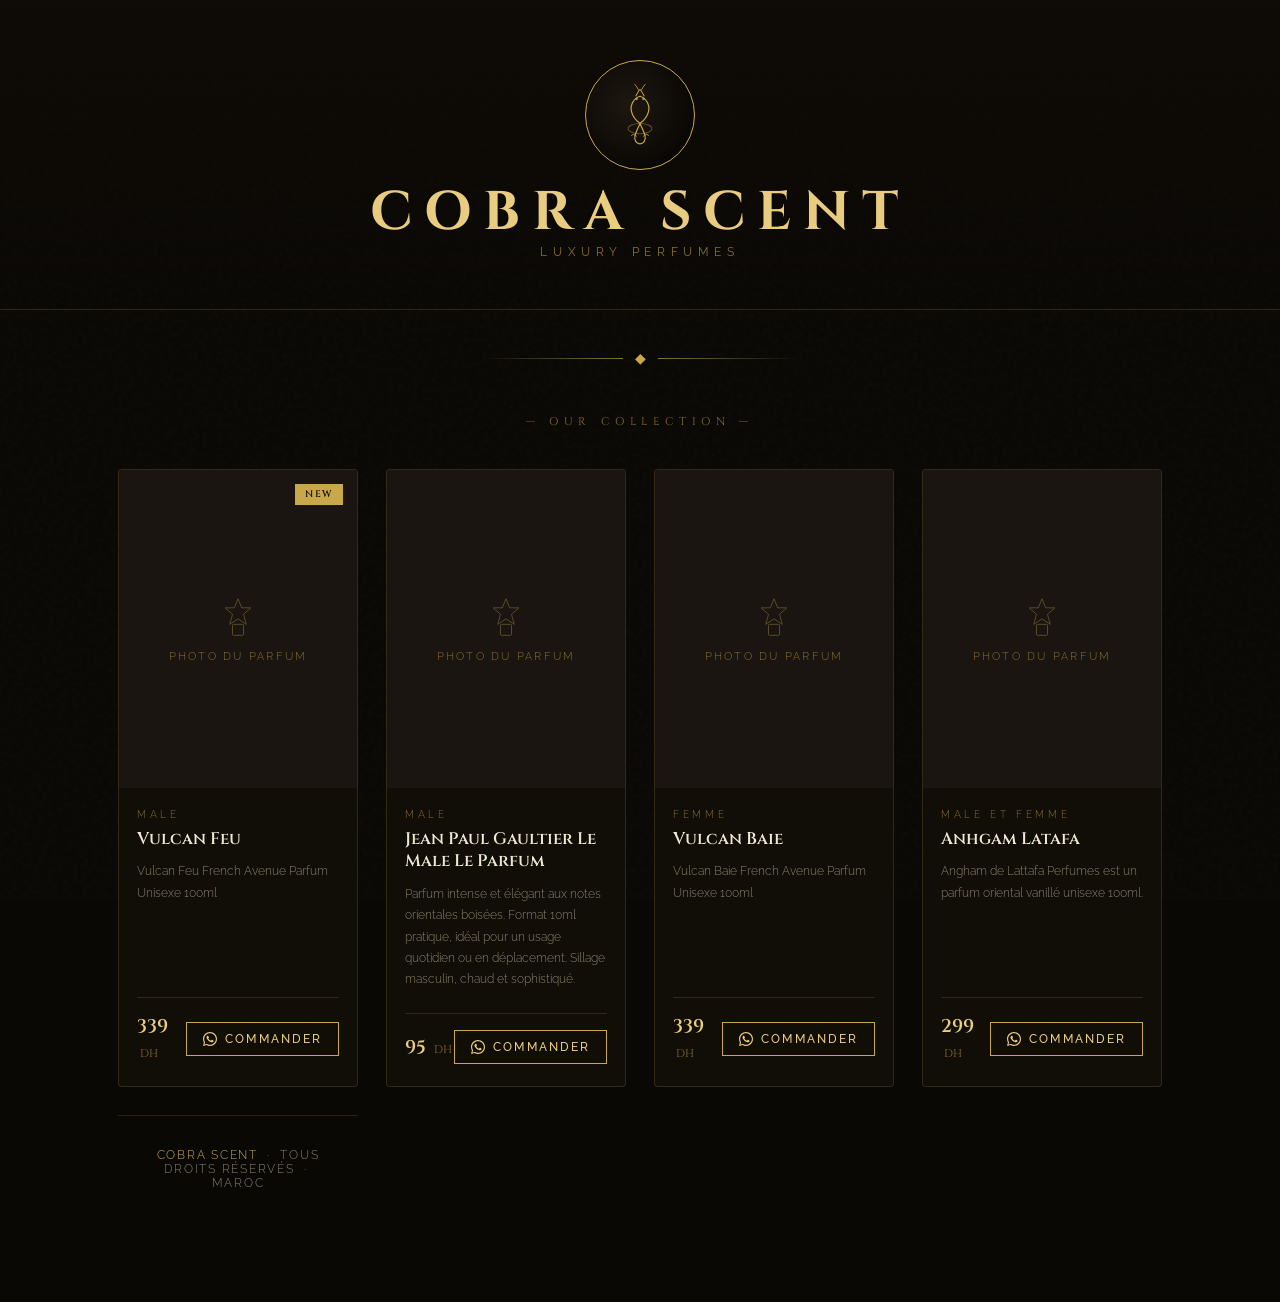
==== index.html @ dfcacd5e "Add files via upload" ====
<!DOCTYPE html>
<html lang="en">

<head>
    <meta charset="UTF-8">
    <meta name="viewport" content="width=device-width, initial-scale=1.0">
    <title>Cobra Scent – Luxury Perfumes</title>
    <link
        href="https://fonts.googleapis.com/css2?family=Cinzel:wght@400;600;700&family=Raleway:wght@300;400;500&display=swap"
        rel="stylesheet">
    <style>
        *,
        *::before,
        *::after {
            box-sizing: border-box;
            margin: 0;
            padding: 0;
        }

        :root {
            --gold: #C9A84C;
            --gold-light: #E8CC80;
            --gold-dim: #8A6F30;
            --bg: #0A0805;
            --bg2: #110E08;
            --bg3: #1A1510;
            --text: #F0E8D5;
            --text-muted: #8A7F6A;
            --border: rgba(201, 168, 76, 0.18);
        }

        html {
            scroll-behavior: smooth;
        }

        body {
            background: var(--bg);
            color: var(--text);
            font-family: 'Raleway', sans-serif;
            font-weight: 300;
            min-height: 100vh;
            overflow-x: hidden;
        }

        /* ── Grain overlay ── */
        body::before {
            content: '';
            position: fixed;
            inset: 0;
            background-image: url("data:image/svg+xml,%3Csvg viewBox='0 0 200 200' xmlns='http://www.w3.org/2000/svg'%3E%3Cfilter id='n'%3E%3CfeTurbulence type='fractalNoise' baseFrequency='0.9' numOctaves='4' stitchTiles='stitch'/%3E%3C/filter%3E%3Crect width='100%25' height='100%25' filter='url(%23n)' opacity='0.04'/%3E%3C/svg%3E");
            pointer-events: none;
            z-index: 0;
            opacity: 0.6;
        }

        /* ── Hero / Header ── */
        header {
            position: relative;
            z-index: 1;
            text-align: center;
            padding: 60px 20px 50px;
            border-bottom: 1px solid var(--border);
            background: linear-gradient(180deg, #0f0b06 0%, transparent 100%);
        }

        .logo-wrap {
            display: inline-flex;
            flex-direction: column;
            align-items: center;
            gap: 16px;
            animation: fadeDown 0.9s ease both;
        }

        .logo-img-box {
            width: 110px;
            height: 110px;
            border-radius: 50%;
            border: 1.5px solid var(--gold);
            display: flex;
            align-items: center;
            justify-content: center;
            background: radial-gradient(circle at 40% 40%, #1e1710 0%, #0a0805 70%);
            overflow: hidden;
            position: relative;
        }

        .logo-img-box img {
            width: 100%;
            height: 100%;
            object-fit: cover;
            border-radius: 50%;
            display: none;
        }

        .logo-img-box img.loaded {
            display: block;
        }

        /* Default SVG cobra shown when no image */
        .cobra-svg {
            width: 68px;
            height: 68px;
        }

        .logo-ring {
            position: absolute;
            inset: -6px;
            border-radius: 50%;
            border: 1px solid rgba(201, 168, 76, 0.25);
            animation: pulse-ring 3s ease-in-out infinite;
        }

        @keyframes pulse-ring {

            0%,
            100% {
                transform: scale(1);
                opacity: 0.5;
            }

            50% {
                transform: scale(1.06);
                opacity: 1;
            }
        }

        .brand-name {
            font-family: 'Cinzel', serif;
            font-size: clamp(2rem, 6vw, 3.4rem);
            font-weight: 700;
            letter-spacing: 0.22em;
            color: var(--gold-light);
            text-transform: uppercase;
            line-height: 1;
        }

        .brand-sub {
            font-family: 'Raleway', sans-serif;
            font-size: 0.78rem;
            font-weight: 400;
            letter-spacing: 0.45em;
            color: var(--gold-dim);
            text-transform: uppercase;
            margin-top: 4px;
        }

        /* ── Decorative divider ── */
        .divider {
            display: flex;
            align-items: center;
            justify-content: center;
            gap: 12px;
            margin: 40px auto 48px;
            max-width: 320px;
            position: relative;
            z-index: 1;
            animation: fadeUp 1s ease 0.3s both;
        }

        .divider span {
            flex: 1;
            height: 1px;
            background: linear-gradient(90deg, transparent, var(--gold-dim));
        }

        .divider span:last-child {
            background: linear-gradient(270deg, transparent, var(--gold-dim));
        }

        .divider-icon {
            color: var(--gold);
            font-size: 14px;
        }

        /* ── Products Section ── */
        .section-title {
            text-align: center;
            font-family: 'Cinzel', serif;
            font-size: 0.7rem;
            letter-spacing: 0.5em;
            color: var(--gold-dim);
            text-transform: uppercase;
            margin-bottom: 40px;
            position: relative;
            z-index: 1;
            animation: fadeUp 1s ease 0.5s both;
        }

        .products-grid {
            position: relative;
            z-index: 1;
            display: grid;
            grid-template-columns: repeat(auto-fill, minmax(240px, 1fr));
            gap: 28px;
            max-width: 1100px;
            margin: 0 auto;
            padding: 0 28px 80px;
        }

        /* ── Card ── */
        .card {
            background: var(--bg2);
            border: 1px solid var(--border);
            border-radius: 4px;
            overflow: hidden;
            display: flex;
            flex-direction: column;
            position: relative;
            transition: transform 0.35s ease, border-color 0.35s ease, box-shadow 0.35s ease;
            animation: fadeUp 0.8s ease both;
        }

        .card:hover {
            transform: translateY(-6px);
            border-color: rgba(201, 168, 76, 0.5);
            box-shadow: 0 20px 50px rgba(0, 0, 0, 0.5), 0 0 30px rgba(201, 168, 76, 0.06);
        }

        .card:nth-child(1) {
            animation-delay: 0.1s;
        }

        .card:nth-child(2) {
            animation-delay: 0.2s;
        }

        .card:nth-child(3) {
            animation-delay: 0.3s;
        }

        .card:nth-child(4) {
            animation-delay: 0.4s;
        }

        .card:nth-child(5) {
            animation-delay: 0.5s;
        }

        .card:nth-child(6) {
            animation-delay: 0.6s;
        }

        .card-img-wrap {
            position: relative;
            width: 100%;
            aspect-ratio: 3/4;
            background: var(--bg3);
            overflow: hidden;
        }

        .card-img-wrap img {
            width: 100%;
            height: 100%;
            object-fit: cover;
            transition: transform 0.5s ease;
            display: block;
        }

        .card:hover .card-img-wrap img {
            transform: scale(1.04);
        }

        .card-img-placeholder {
            width: 100%;
            height: 100%;
            display: flex;
            flex-direction: column;
            align-items: center;
            justify-content: center;
            gap: 10px;
            color: var(--gold-dim);
            font-size: 0.7rem;
            letter-spacing: 0.2em;
            text-transform: uppercase;
        }

        .card-img-placeholder svg {
            width: 44px;
            height: 44px;
            opacity: 0.4;
        }

        .badge-new {
            position: absolute;
            top: 14px;
            right: 14px;
            background: var(--gold);
            color: #1a1208;
            font-family: 'Cinzel', serif;
            font-size: 0.6rem;
            font-weight: 600;
            letter-spacing: 0.18em;
            padding: 4px 10px;
            text-transform: uppercase;
        }

        .card-body {
            padding: 20px 18px 22px;
            display: flex;
            flex-direction: column;
            flex: 1;
            gap: 6px;
        }

        .card-category {
            font-size: 0.65rem;
            letter-spacing: 0.35em;
            color: var(--gold-dim);
            text-transform: uppercase;
        }

        .card-name {
            font-family: 'Cinzel', serif;
            font-size: 1.05rem;
            font-weight: 600;
            color: var(--text);
            line-height: 1.35;
            margin-top: 2px;
        }

        .card-desc {
            font-size: 0.78rem;
            color: var(--text-muted);
            line-height: 1.7;
            margin-top: 4px;
            flex: 1;
        }

        .card-footer {
            display: flex;
            align-items: center;
            justify-content: space-between;
            margin-top: 18px;
            padding-top: 16px;
            border-top: 1px solid var(--border);
        }

        .price {
            font-family: 'Cinzel', serif;
            font-size: 1.15rem;
            font-weight: 600;
            color: var(--gold-light);
        }

        .price span {
            font-size: 0.7rem;
            font-weight: 400;
            color: var(--gold-dim);
            margin-left: 3px;
        }

        .btn-buy {
            display: inline-flex;
            align-items: center;
            gap: 8px;
            background: transparent;
            border: 1px solid var(--gold);
            color: var(--gold-light);
            font-family: 'Raleway', sans-serif;
            font-size: 0.72rem;
            font-weight: 500;
            letter-spacing: 0.18em;
            text-transform: uppercase;
            padding: 9px 16px;
            cursor: pointer;
            text-decoration: none;
            transition: background 0.25s, color 0.25s;
        }

        .btn-buy:hover {
            background: var(--gold);
            color: #0a0805;
        }

        .btn-buy svg {
            width: 14px;
            height: 14px;
            flex-shrink: 0;
        }

        /* ── Footer ── */
        footer {
            position: relative;
            z-index: 1;
            text-align: center;
            padding: 32px 20px;
            border-top: 1px solid var(--border);
            font-size: 0.72rem;
            letter-spacing: 0.15em;
            color: var(--text-muted);
            text-transform: uppercase;
        }

        footer .gold {
            color: var(--gold);
        }

        /* ── Animations ── */
        @keyframes fadeDown {
            from {
                opacity: 0;
                transform: translateY(-20px);
            }

            to {
                opacity: 1;
                transform: translateY(0);
            }
        }

        @keyframes fadeUp {
            from {
                opacity: 0;
                transform: translateY(24px);
            }

            to {
                opacity: 1;
                transform: translateY(0);
            }
        }
    </style>
</head>

<body>

    <header>
        <div class="logo-wrap">
            <div class="logo-img-box" id="logoBox">

                <img id="logoImg" src="https://i.ibb.co/BKj7B0CY/cobra.jpg" alt="Cobra Scent Logo"
                    onerror="this.style.display='none'">
                <div class="logo-ring"></div>

                <svg class="cobra-svg" id="cobraFallback" viewBox="0 0 80 80" fill="none"
                    xmlns="http://www.w3.org/2000/svg">
                    <ellipse cx="40" cy="56" rx="14" ry="6" fill="none" stroke="#C9A84C" stroke-width="1.2"
                        opacity="0.4" />
                    <path d="M40 50 C40 50 32 44 30 36 C28 28 33 20 40 18 C47 20 52 28 50 36 C48 44 40 50 40 50Z"
                        fill="none" stroke="#C9A84C" stroke-width="1.4" />
                    <path d="M35 18 Q38 12 40 10 Q42 12 45 18" fill="none" stroke="#C9A84C" stroke-width="1.2" />
                    <path d="M38 10 Q36 6 34 4" stroke="#C9A84C" stroke-width="1" stroke-linecap="round" />
                    <path d="M42 10 Q44 6 46 4" stroke="#C9A84C" stroke-width="1" stroke-linecap="round" />
                    <circle cx="36" cy="21" r="1.5" fill="#C9A84C" opacity="0.8" />
                    <circle cx="44" cy="21" r="1.5" fill="#C9A84C" opacity="0.8" />
                    <path d="M40 50 C38 55 35 60 34 65 C33 70 36 74 40 74 C44 74 47 70 46 65 C45 60 42 55 40 50Z"
                        fill="none" stroke="#C9A84C" stroke-width="1.4" />
                    <path d="M36 65 C34 63 32 62 30 64" stroke="#C9A84C" stroke-width="1" stroke-linecap="round" />
                    <path d="M44 65 C46 63 48 62 50 64" stroke="#C9A84C" stroke-width="1" stroke-linecap="round" />
                </svg>
            </div>
            <div>
                <div class="brand-name">Cobra Scent</div>
                <div class="brand-sub">Luxury Perfumes</div>
            </div>
        </div>
    </header>

    <div class="divider">
        <span></span>
        <div class="divider-icon">◆</div>
        <span></span>
    </div>

    <p class="section-title">— Our Collection —</p>

    <div class="products-grid">

        <div class="card">
            <div class="card-img-wrap">
                <img src="https://i.ibb.co/bjvSDKmp/vulcan.jpg" alt="Black Venom"
                    onerror="this.style.display='none';this.nextElementSibling.style.display='flex'">
                <div class="card-img-placeholder" style="display:none">
                    <svg viewBox="0 0 48 48" fill="none">
                        <path d="M24 4 L28 14 L38 14 L30 21 L33 32 L24 26 L15 32 L18 21 L10 14 L20 14Z" stroke="#C9A84C"
                            stroke-width="1" />
                        <rect x="18" y="32" width="12" height="12" rx="1" stroke="#C9A84C" stroke-width="1" />
                    </svg>
                    Photo du parfum
                </div>
                <div class="badge-new">New</div>
            </div>
            <div class="card-body">
                <div class="card-category">Male</div>
                <div class="card-name">Vulcan Feu</div>
                <div class="card-desc">Vulcan Feu French Avenue Parfum Unisexe 100ml</div>
                <div class="card-footer">
                    <div class="price">339 <span>DH</span></div>
                    <a class="btn-buy" href="https://wa.me/212682323165" target="_blank">
                        <svg viewBox="0 0 24 24" fill="currentColor">
                            <path
                                d="M17.472 14.382c-.297-.149-1.758-.867-2.03-.967-.273-.099-.471-.148-.67.15-.197.297-.767.966-.94 1.164-.173.199-.347.223-.644.075-.297-.15-1.255-.463-2.39-1.475-.883-.788-1.48-1.761-1.653-2.059-.173-.297-.018-.458.13-.606.134-.133.298-.347.446-.52.149-.174.198-.298.298-.497.099-.198.05-.371-.025-.52-.075-.149-.669-1.612-.916-2.207-.242-.579-.487-.5-.669-.51-.173-.008-.371-.01-.57-.01-.198 0-.52.074-.792.372-.272.297-1.04 1.016-1.04 2.479 0 1.462 1.065 2.875 1.213 3.074.149.198 2.096 3.2 5.077 4.487.709.306 1.262.489 1.694.625.712.227 1.36.195 1.871.118.571-.085 1.758-.719 2.006-1.413.248-.694.248-1.289.173-1.413-.074-.124-.272-.198-.57-.347z" />
                            <path
                                d="M12 0C5.373 0 0 5.373 0 12c0 2.123.554 4.118 1.528 5.855L.057 23.882l6.18-1.621A11.947 11.947 0 0012 24c6.627 0 12-5.373 12-12S18.627 0 12 0zm0 22c-1.893 0-3.668-.513-5.195-1.408l-.373-.221-3.868 1.015 1.034-3.765-.243-.387A9.955 9.955 0 012 12C2 6.477 6.477 2 12 2s10 4.477 10 10-4.477 10-10 10z" />
                        </svg>
                        Commander
                    </a>
                </div>
            </div>
        </div>

        <div class="card">
            <div class="card-img-wrap">
                <img src="https://i.ibb.co/JWLd45vP/male.jpg" alt="Desert King"
                    onerror="this.style.display='none';this.nextElementSibling.style.display='flex'">
                <div class="card-img-placeholder" style="display:none">
                    <svg viewBox="0 0 48 48" fill="none">
                        <path d="M24 4 L28 14 L38 14 L30 21 L33 32 L24 26 L15 32 L18 21 L10 14 L20 14Z" stroke="#C9A84C"
                            stroke-width="1" />
                        <rect x="18" y="32" width="12" height="12" rx="1" stroke="#C9A84C" stroke-width="1" />
                    </svg>
                    Photo du parfum
                </div>
            </div>
            <div class="card-body">
                <div class="card-category">Male</div>
                <div class="card-name">Jean Paul Gaultier Le Male Le Parfum</div>
                <div class="card-desc">Parfum intense et élégant aux notes orientales boisées. Format 10ml pratique,
                    idéal pour un usage quotidien ou en déplacement. Sillage masculin, chaud et sophistiqué.</div>
                <div class="card-footer">
                    <div class="price">95 <span>DH</span></div>
                    <a class="btn-buy" href="https://wa.me/212682323165" target="_blank">
                        <svg viewBox="0 0 24 24" fill="currentColor">
                            <path
                                d="M17.472 14.382c-.297-.149-1.758-.867-2.03-.967-.273-.099-.471-.148-.67.15-.197.297-.767.966-.94 1.164-.173.199-.347.223-.644.075-.297-.15-1.255-.463-2.39-1.475-.883-.788-1.48-1.761-1.653-2.059-.173-.297-.018-.458.13-.606.134-.133.298-.347.446-.52.149-.174.198-.298.298-.497.099-.198.05-.371-.025-.52-.075-.149-.669-1.612-.916-2.207-.242-.579-.487-.5-.669-.51-.173-.008-.371-.01-.57-.01-.198 0-.52.074-.792.372-.272.297-1.04 1.016-1.04 2.479 0 1.462 1.065 2.875 1.213 3.074.149.198 2.096 3.2 5.077 4.487.709.306 1.262.489 1.694.625.712.227 1.36.195 1.871.118.571-.085 1.758-.719 2.006-1.413.248-.694.248-1.289.173-1.413-.074-.124-.272-.198-.57-.347z" />
                            <path
                                d="M12 0C5.373 0 0 5.373 0 12c0 2.123.554 4.118 1.528 5.855L.057 23.882l6.18-1.621A11.947 11.947 0 0012 24c6.627 0 12-5.373 12-12S18.627 0 12 0zm0 22c-1.893 0-3.668-.513-5.195-1.408l-.373-.221-3.868 1.015 1.034-3.765-.243-.387A9.955 9.955 0 012 12C2 6.477 6.477 2 12 2s10 4.477 10 10-4.477 10-10 10z" />
                        </svg>
                        Commander
                    </a>
                </div>
            </div>
        </div>

        <div class="card">
            <div class="card-img-wrap">
                <img src="https://i.ibb.co/BKtn2SF6/baie.webp" alt="Desert King"
                    onerror="this.style.display='none';this.nextElementSibling.style.display='flex'">
                <div class="card-img-placeholder" style="display:none">
                    <svg viewBox="0 0 48 48" fill="none">
                        <path d="M24 4 L28 14 L38 14 L30 21 L33 32 L24 26 L15 32 L18 21 L10 14 L20 14Z" stroke="#C9A84C"
                            stroke-width="1" />
                        <rect x="18" y="32" width="12" height="12" rx="1" stroke="#C9A84C" stroke-width="1" />
                    </svg>
                    Photo du parfum
                </div>
            </div>
            <div class="card-body">
                <div class="card-category">Femme</div>
                <div class="card-name">Vulcan Baie</div>
                <div class="card-desc">Vulcan Baie French Avenue Parfum Unisexe 100ml</div>
                <div class="card-footer">
                    <div class="price">339 <span>DH</span></div>
                    <a class="btn-buy" href="https://wa.me/212682323165" target="_blank">
                        <svg viewBox="0 0 24 24" fill="currentColor">
                            <path
                                d="M17.472 14.382c-.297-.149-1.758-.867-2.03-.967-.273-.099-.471-.148-.67.15-.197.297-.767.966-.94 1.164-.173.199-.347.223-.644.075-.297-.15-1.255-.463-2.39-1.475-.883-.788-1.48-1.761-1.653-2.059-.173-.297-.018-.458.13-.606.134-.133.298-.347.446-.52.149-.174.198-.298.298-.497.099-.198.05-.371-.025-.52-.075-.149-.669-1.612-.916-2.207-.242-.579-.487-.5-.669-.51-.173-.008-.371-.01-.57-.01-.198 0-.52.074-.792.372-.272.297-1.04 1.016-1.04 2.479 0 1.462 1.065 2.875 1.213 3.074.149.198 2.096 3.2 5.077 4.487.709.306 1.262.489 1.694.625.712.227 1.36.195 1.871.118.571-.085 1.758-.719 2.006-1.413.248-.694.248-1.289.173-1.413-.074-.124-.272-.198-.57-.347z" />
                            <path
                                d="M12 0C5.373 0 0 5.373 0 12c0 2.123.554 4.118 1.528 5.855L.057 23.882l6.18-1.621A11.947 11.947 0 0012 24c6.627 0 12-5.373 12-12S18.627 0 12 0zm0 22c-1.893 0-3.668-.513-5.195-1.408l-.373-.221-3.868 1.015 1.034-3.765-.243-.387A9.955 9.955 0 012 12C2 6.477 6.477 2 12 2s10 4.477 10 10-4.477 10-10 10z" />
                        </svg>
                        Commander
                    </a>
                </div>
            </div>
        </div>

        <div class="card">
            <div class="card-img-wrap">
                <img src="https://parfumstore.ma/wp-content/uploads/2025/02/Angham-Lattafa-Parfum_Maroc.webp" alt="Desert King"
                    onerror="this.style.display='none';this.nextElementSibling.style.display='flex'">
                <div class="card-img-placeholder" style="display:none">
                    <svg viewBox="0 0 48 48" fill="none">
                        <path d="M24 4 L28 14 L38 14 L30 21 L33 32 L24 26 L15 32 L18 21 L10 14 L20 14Z" stroke="#C9A84C"
                            stroke-width="1" />
                        <rect x="18" y="32" width="12" height="12" rx="1" stroke="#C9A84C" stroke-width="1" />
                    </svg>
                    Photo du parfum
                </div>
            </div>
            <div class="card-body">
                <div class="card-category">Male et Femme</div>
                <div class="card-name">Anhgam Latafa</div>
                <div class="card-desc">Angham de Lattafa Perfumes est un parfum oriental vanillé unisexe 100ml.</div>
                <div class="card-footer">
                    <div class="price">299 <span>DH</span></div>
                    <a class="btn-buy" href="https://wa.me/212682323165" target="_blank">
                        <svg viewBox="0 0 24 24" fill="currentColor">
                            <path
                                d="M17.472 14.382c-.297-.149-1.758-.867-2.03-.967-.273-.099-.471-.148-.67.15-.197.297-.767.966-.94 1.164-.173.199-.347.223-.644.075-.297-.15-1.255-.463-2.39-1.475-.883-.788-1.48-1.761-1.653-2.059-.173-.297-.018-.458.13-.606.134-.133.298-.347.446-.52.149-.174.198-.298.298-.497.099-.198.05-.371-.025-.52-.075-.149-.669-1.612-.916-2.207-.242-.579-.487-.5-.669-.51-.173-.008-.371-.01-.57-.01-.198 0-.52.074-.792.372-.272.297-1.04 1.016-1.04 2.479 0 1.462 1.065 2.875 1.213 3.074.149.198 2.096 3.2 5.077 4.487.709.306 1.262.489 1.694.625.712.227 1.36.195 1.871.118.571-.085 1.758-.719 2.006-1.413.248-.694.248-1.289.173-1.413-.074-.124-.272-.198-.57-.347z" />
                            <path
                                d="M12 0C5.373 0 0 5.373 0 12c0 2.123.554 4.118 1.528 5.855L.057 23.882l6.18-1.621A11.947 11.947 0 0012 24c6.627 0 12-5.373 12-12S18.627 0 12 0zm0 22c-1.893 0-3.668-.513-5.195-1.408l-.373-.221-3.868 1.015 1.034-3.765-.243-.387A9.955 9.955 0 012 12C2 6.477 6.477 2 12 2s10 4.477 10 10-4.477 10-10 10z" />
                        </svg>
                        Commander
                    </a>
                </div>
            </div>
        </div>

        <footer>
            <span class="gold">Cobra Scent</span> &nbsp;·&nbsp; Tous droits réservés &nbsp;·&nbsp; Maroc
        </footer>

        <script>
            const logoImg = document.getElementById('logoImg');
            if (logoImg && logoImg.src) {
                logoImg.onload = () => {
                    logoImg.classList.add('loaded');
                    document.getElementById('cobraFallback').style.display = 'none';
                };
            }
        </script>
</body>

</html>
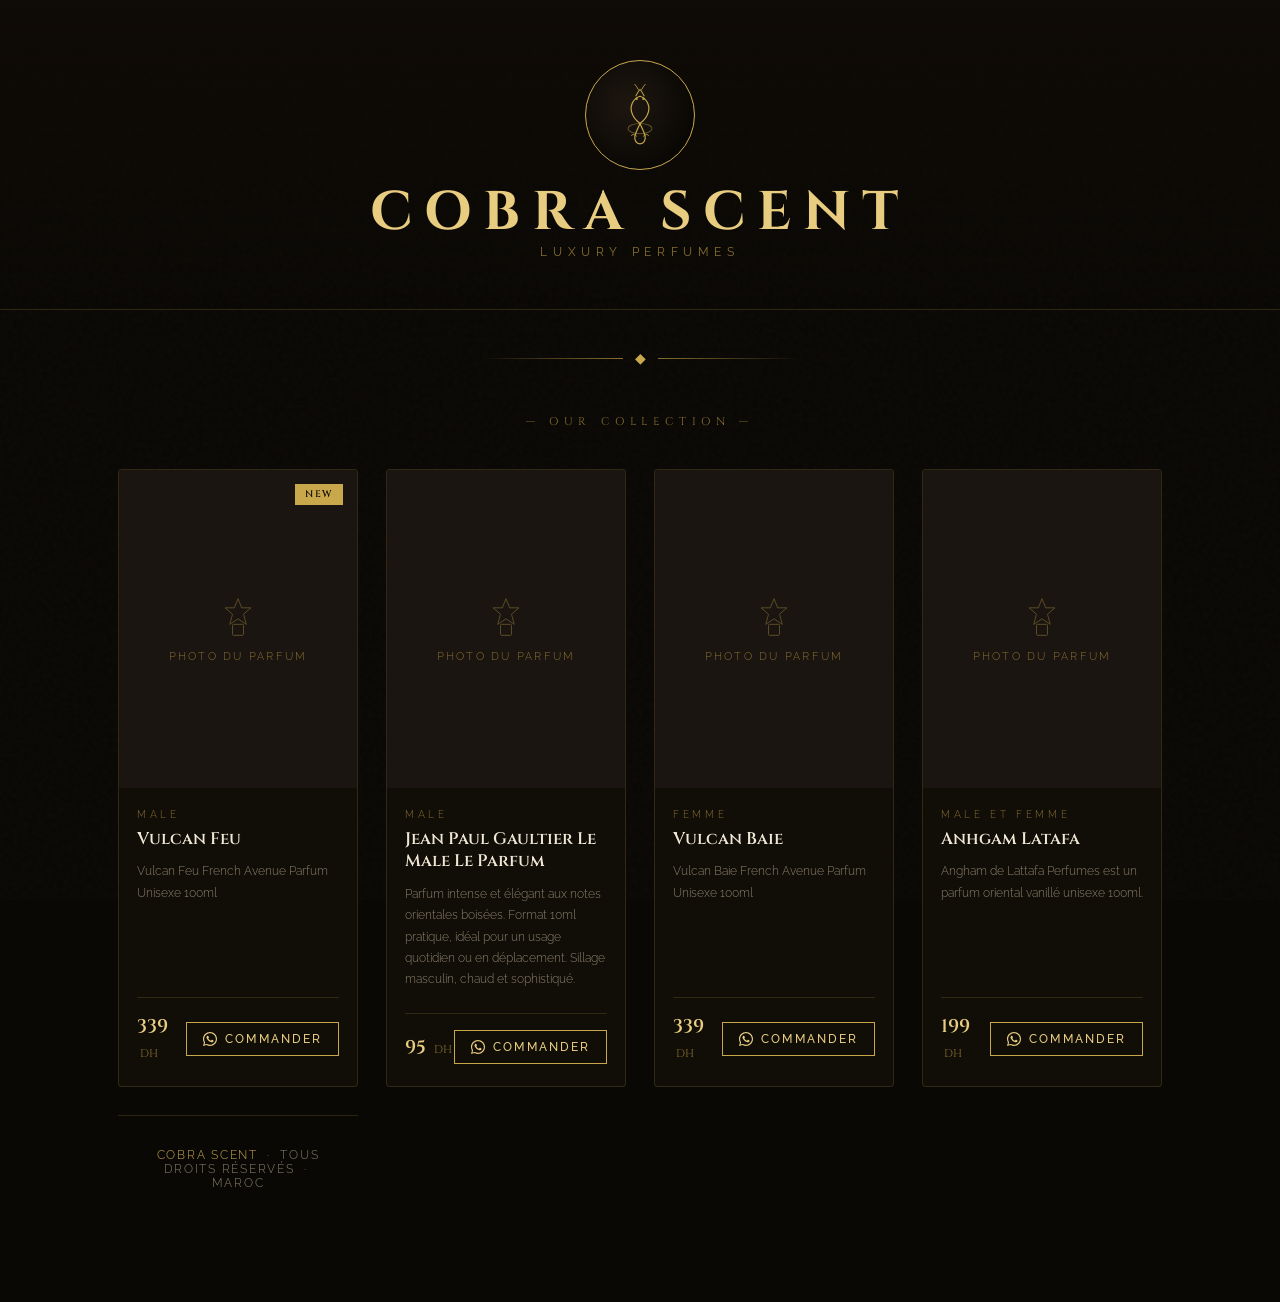
==== commit 1c2d0803: "Update index.html" ====
--- a/index.html
+++ b/index.html
@@ -582,7 +582,7 @@
                 <div class="card-name">Anhgam Latafa</div>
                 <div class="card-desc">Angham de Lattafa Perfumes est un parfum oriental vanillé unisexe 100ml.</div>
                 <div class="card-footer">
-                    <div class="price">299 <span>DH</span></div>
+                    <div class="price">199 <span>DH</span></div>
                     <a class="btn-buy" href="https://wa.me/212682323165" target="_blank">
                         <svg viewBox="0 0 24 24" fill="currentColor">
                             <path
@@ -611,4 +611,4 @@
         </script>
 </body>
 
-</html>+</html>
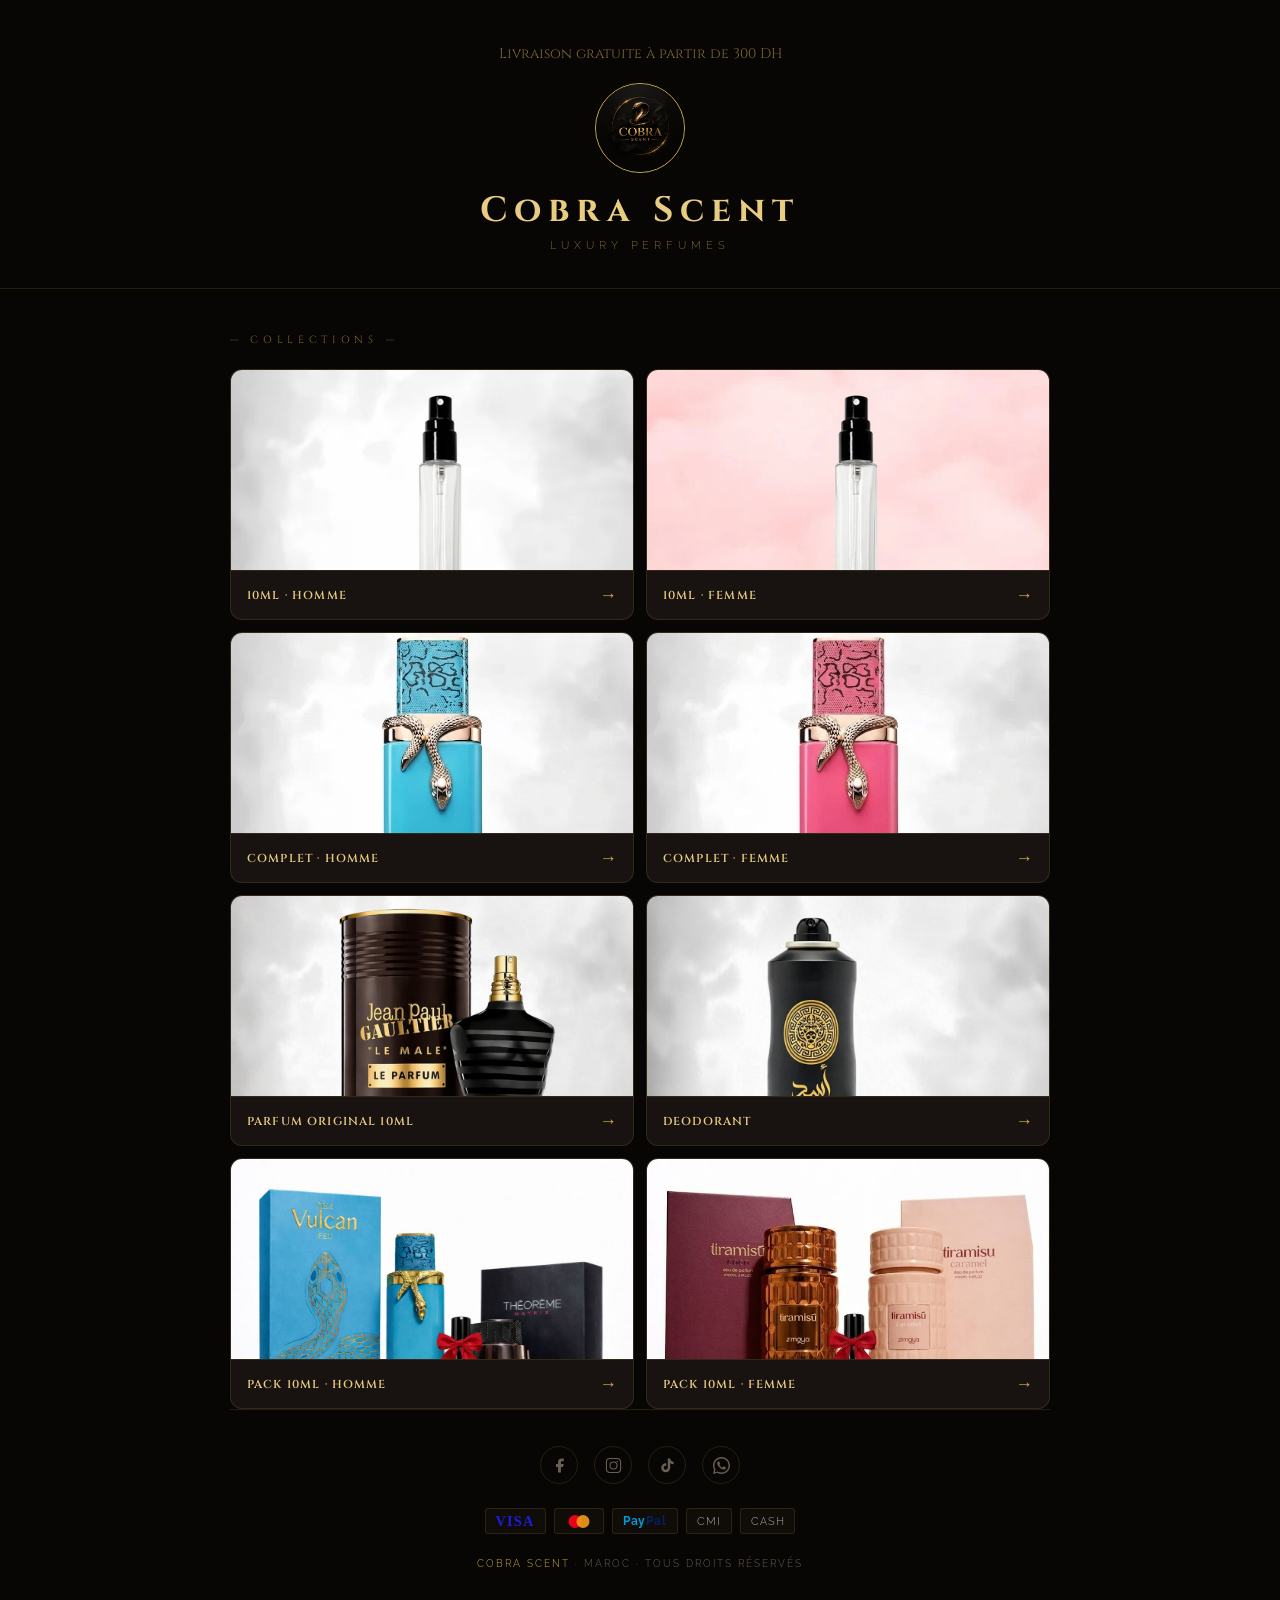
==== commit 7e8b269a: "Add files via upload" ====
--- a/index.html
+++ b/index.html
@@ -1,614 +1,171 @@
-<!DOCTYPE html>
-<html lang="en">
-
-<head>
-    <meta charset="UTF-8">
-    <meta name="viewport" content="width=device-width, initial-scale=1.0">
-    <title>Cobra Scent – Luxury Perfumes</title>
-    <link
-        href="https://fonts.googleapis.com/css2?family=Cinzel:wght@400;600;700&family=Raleway:wght@300;400;500&display=swap"
-        rel="stylesheet">
-    <style>
-        *,
-        *::before,
-        *::after {
-            box-sizing: border-box;
-            margin: 0;
-            padding: 0;
-        }
-
-        :root {
-            --gold: #C9A84C;
-            --gold-light: #E8CC80;
-            --gold-dim: #8A6F30;
-            --bg: #0A0805;
-            --bg2: #110E08;
-            --bg3: #1A1510;
-            --text: #F0E8D5;
-            --text-muted: #8A7F6A;
-            --border: rgba(201, 168, 76, 0.18);
-        }
-
-        html {
-            scroll-behavior: smooth;
-        }
-
-        body {
-            background: var(--bg);
-            color: var(--text);
-            font-family: 'Raleway', sans-serif;
-            font-weight: 300;
-            min-height: 100vh;
-            overflow-x: hidden;
-        }
-
-        /* ── Grain overlay ── */
-        body::before {
-            content: '';
-            position: fixed;
-            inset: 0;
-            background-image: url("data:image/svg+xml,%3Csvg viewBox='0 0 200 200' xmlns='http://www.w3.org/2000/svg'%3E%3Cfilter id='n'%3E%3CfeTurbulence type='fractalNoise' baseFrequency='0.9' numOctaves='4' stitchTiles='stitch'/%3E%3C/filter%3E%3Crect width='100%25' height='100%25' filter='url(%23n)' opacity='0.04'/%3E%3C/svg%3E");
-            pointer-events: none;
-            z-index: 0;
-            opacity: 0.6;
-        }
-
-        /* ── Hero / Header ── */
-        header {
-            position: relative;
-            z-index: 1;
-            text-align: center;
-            padding: 60px 20px 50px;
-            border-bottom: 1px solid var(--border);
-            background: linear-gradient(180deg, #0f0b06 0%, transparent 100%);
-        }
-
-        .logo-wrap {
-            display: inline-flex;
-            flex-direction: column;
-            align-items: center;
-            gap: 16px;
-            animation: fadeDown 0.9s ease both;
-        }
-
-        .logo-img-box {
-            width: 110px;
-            height: 110px;
-            border-radius: 50%;
-            border: 1.5px solid var(--gold);
-            display: flex;
-            align-items: center;
-            justify-content: center;
-            background: radial-gradient(circle at 40% 40%, #1e1710 0%, #0a0805 70%);
-            overflow: hidden;
-            position: relative;
-        }
-
-        .logo-img-box img {
-            width: 100%;
-            height: 100%;
-            object-fit: cover;
-            border-radius: 50%;
-            display: none;
-        }
-
-        .logo-img-box img.loaded {
-            display: block;
-        }
-
-        /* Default SVG cobra shown when no image */
-        .cobra-svg {
-            width: 68px;
-            height: 68px;
-        }
-
-        .logo-ring {
-            position: absolute;
-            inset: -6px;
-            border-radius: 50%;
-            border: 1px solid rgba(201, 168, 76, 0.25);
-            animation: pulse-ring 3s ease-in-out infinite;
-        }
-
-        @keyframes pulse-ring {
-
-            0%,
-            100% {
-                transform: scale(1);
-                opacity: 0.5;
-            }
-
-            50% {
-                transform: scale(1.06);
-                opacity: 1;
-            }
-        }
-
-        .brand-name {
-            font-family: 'Cinzel', serif;
-            font-size: clamp(2rem, 6vw, 3.4rem);
-            font-weight: 700;
-            letter-spacing: 0.22em;
-            color: var(--gold-light);
-            text-transform: uppercase;
-            line-height: 1;
-        }
-
-        .brand-sub {
-            font-family: 'Raleway', sans-serif;
-            font-size: 0.78rem;
-            font-weight: 400;
-            letter-spacing: 0.45em;
-            color: var(--gold-dim);
-            text-transform: uppercase;
-            margin-top: 4px;
-        }
-
-        /* ── Decorative divider ── */
-        .divider {
-            display: flex;
-            align-items: center;
-            justify-content: center;
-            gap: 12px;
-            margin: 40px auto 48px;
-            max-width: 320px;
-            position: relative;
-            z-index: 1;
-            animation: fadeUp 1s ease 0.3s both;
-        }
-
-        .divider span {
-            flex: 1;
-            height: 1px;
-            background: linear-gradient(90deg, transparent, var(--gold-dim));
-        }
-
-        .divider span:last-child {
-            background: linear-gradient(270deg, transparent, var(--gold-dim));
-        }
-
-        .divider-icon {
-            color: var(--gold);
-            font-size: 14px;
-        }
-
-        /* ── Products Section ── */
-        .section-title {
-            text-align: center;
-            font-family: 'Cinzel', serif;
-            font-size: 0.7rem;
-            letter-spacing: 0.5em;
-            color: var(--gold-dim);
-            text-transform: uppercase;
-            margin-bottom: 40px;
-            position: relative;
-            z-index: 1;
-            animation: fadeUp 1s ease 0.5s both;
-        }
-
-        .products-grid {
-            position: relative;
-            z-index: 1;
-            display: grid;
-            grid-template-columns: repeat(auto-fill, minmax(240px, 1fr));
-            gap: 28px;
-            max-width: 1100px;
-            margin: 0 auto;
-            padding: 0 28px 80px;
-        }
-
-        /* ── Card ── */
-        .card {
-            background: var(--bg2);
-            border: 1px solid var(--border);
-            border-radius: 4px;
-            overflow: hidden;
-            display: flex;
-            flex-direction: column;
-            position: relative;
-            transition: transform 0.35s ease, border-color 0.35s ease, box-shadow 0.35s ease;
-            animation: fadeUp 0.8s ease both;
-        }
-
-        .card:hover {
-            transform: translateY(-6px);
-            border-color: rgba(201, 168, 76, 0.5);
-            box-shadow: 0 20px 50px rgba(0, 0, 0, 0.5), 0 0 30px rgba(201, 168, 76, 0.06);
-        }
-
-        .card:nth-child(1) {
-            animation-delay: 0.1s;
-        }
-
-        .card:nth-child(2) {
-            animation-delay: 0.2s;
-        }
-
-        .card:nth-child(3) {
-            animation-delay: 0.3s;
-        }
-
-        .card:nth-child(4) {
-            animation-delay: 0.4s;
-        }
-
-        .card:nth-child(5) {
-            animation-delay: 0.5s;
-        }
-
-        .card:nth-child(6) {
-            animation-delay: 0.6s;
-        }
-
-        .card-img-wrap {
-            position: relative;
-            width: 100%;
-            aspect-ratio: 3/4;
-            background: var(--bg3);
-            overflow: hidden;
-        }
-
-        .card-img-wrap img {
-            width: 100%;
-            height: 100%;
-            object-fit: cover;
-            transition: transform 0.5s ease;
-            display: block;
-        }
-
-        .card:hover .card-img-wrap img {
-            transform: scale(1.04);
-        }
-
-        .card-img-placeholder {
-            width: 100%;
-            height: 100%;
-            display: flex;
-            flex-direction: column;
-            align-items: center;
-            justify-content: center;
-            gap: 10px;
-            color: var(--gold-dim);
-            font-size: 0.7rem;
-            letter-spacing: 0.2em;
-            text-transform: uppercase;
-        }
-
-        .card-img-placeholder svg {
-            width: 44px;
-            height: 44px;
-            opacity: 0.4;
-        }
-
-        .badge-new {
-            position: absolute;
-            top: 14px;
-            right: 14px;
-            background: var(--gold);
-            color: #1a1208;
-            font-family: 'Cinzel', serif;
-            font-size: 0.6rem;
-            font-weight: 600;
-            letter-spacing: 0.18em;
-            padding: 4px 10px;
-            text-transform: uppercase;
-        }
-
-        .card-body {
-            padding: 20px 18px 22px;
-            display: flex;
-            flex-direction: column;
-            flex: 1;
-            gap: 6px;
-        }
-
-        .card-category {
-            font-size: 0.65rem;
-            letter-spacing: 0.35em;
-            color: var(--gold-dim);
-            text-transform: uppercase;
-        }
-
-        .card-name {
-            font-family: 'Cinzel', serif;
-            font-size: 1.05rem;
-            font-weight: 600;
-            color: var(--text);
-            line-height: 1.35;
-            margin-top: 2px;
-        }
-
-        .card-desc {
-            font-size: 0.78rem;
-            color: var(--text-muted);
-            line-height: 1.7;
-            margin-top: 4px;
-            flex: 1;
-        }
-
-        .card-footer {
-            display: flex;
-            align-items: center;
-            justify-content: space-between;
-            margin-top: 18px;
-            padding-top: 16px;
-            border-top: 1px solid var(--border);
-        }
-
-        .price {
-            font-family: 'Cinzel', serif;
-            font-size: 1.15rem;
-            font-weight: 600;
-            color: var(--gold-light);
-        }
-
-        .price span {
-            font-size: 0.7rem;
-            font-weight: 400;
-            color: var(--gold-dim);
-            margin-left: 3px;
-        }
-
-        .btn-buy {
-            display: inline-flex;
-            align-items: center;
-            gap: 8px;
-            background: transparent;
-            border: 1px solid var(--gold);
-            color: var(--gold-light);
-            font-family: 'Raleway', sans-serif;
-            font-size: 0.72rem;
-            font-weight: 500;
-            letter-spacing: 0.18em;
-            text-transform: uppercase;
-            padding: 9px 16px;
-            cursor: pointer;
-            text-decoration: none;
-            transition: background 0.25s, color 0.25s;
-        }
-
-        .btn-buy:hover {
-            background: var(--gold);
-            color: #0a0805;
-        }
-
-        .btn-buy svg {
-            width: 14px;
-            height: 14px;
-            flex-shrink: 0;
-        }
-
-        /* ── Footer ── */
-        footer {
-            position: relative;
-            z-index: 1;
-            text-align: center;
-            padding: 32px 20px;
-            border-top: 1px solid var(--border);
-            font-size: 0.72rem;
-            letter-spacing: 0.15em;
-            color: var(--text-muted);
-            text-transform: uppercase;
-        }
-
-        footer .gold {
-            color: var(--gold);
-        }
-
-        /* ── Animations ── */
-        @keyframes fadeDown {
-            from {
-                opacity: 0;
-                transform: translateY(-20px);
-            }
-
-            to {
-                opacity: 1;
-                transform: translateY(0);
-            }
-        }
-
-        @keyframes fadeUp {
-            from {
-                opacity: 0;
-                transform: translateY(24px);
-            }
-
-            to {
-                opacity: 1;
-                transform: translateY(0);
-            }
-        }
-    </style>
-</head>
-
-<body>
-
-    <header>
-        <div class="logo-wrap">
-            <div class="logo-img-box" id="logoBox">
-
-                <img id="logoImg" src="https://i.ibb.co/BKj7B0CY/cobra.jpg" alt="Cobra Scent Logo"
-                    onerror="this.style.display='none'">
-                <div class="logo-ring"></div>
-
-                <svg class="cobra-svg" id="cobraFallback" viewBox="0 0 80 80" fill="none"
-                    xmlns="http://www.w3.org/2000/svg">
-                    <ellipse cx="40" cy="56" rx="14" ry="6" fill="none" stroke="#C9A84C" stroke-width="1.2"
-                        opacity="0.4" />
-                    <path d="M40 50 C40 50 32 44 30 36 C28 28 33 20 40 18 C47 20 52 28 50 36 C48 44 40 50 40 50Z"
-                        fill="none" stroke="#C9A84C" stroke-width="1.4" />
-                    <path d="M35 18 Q38 12 40 10 Q42 12 45 18" fill="none" stroke="#C9A84C" stroke-width="1.2" />
-                    <path d="M38 10 Q36 6 34 4" stroke="#C9A84C" stroke-width="1" stroke-linecap="round" />
-                    <path d="M42 10 Q44 6 46 4" stroke="#C9A84C" stroke-width="1" stroke-linecap="round" />
-                    <circle cx="36" cy="21" r="1.5" fill="#C9A84C" opacity="0.8" />
-                    <circle cx="44" cy="21" r="1.5" fill="#C9A84C" opacity="0.8" />
-                    <path d="M40 50 C38 55 35 60 34 65 C33 70 36 74 40 74 C44 74 47 70 46 65 C45 60 42 55 40 50Z"
-                        fill="none" stroke="#C9A84C" stroke-width="1.4" />
-                    <path d="M36 65 C34 63 32 62 30 64" stroke="#C9A84C" stroke-width="1" stroke-linecap="round" />
-                    <path d="M44 65 C46 63 48 62 50 64" stroke="#C9A84C" stroke-width="1" stroke-linecap="round" />
-                </svg>
-            </div>
-            <div>
-                <div class="brand-name">Cobra Scent</div>
-                <div class="brand-sub">Luxury Perfumes</div>
-            </div>
-        </div>
-    </header>
-
-    <div class="divider">
-        <span></span>
-        <div class="divider-icon">◆</div>
-        <span></span>
-    </div>
-
-    <p class="section-title">— Our Collection —</p>
-
-    <div class="products-grid">
-
-        <div class="card">
-            <div class="card-img-wrap">
-                <img src="https://i.ibb.co/bjvSDKmp/vulcan.jpg" alt="Black Venom"
-                    onerror="this.style.display='none';this.nextElementSibling.style.display='flex'">
-                <div class="card-img-placeholder" style="display:none">
-                    <svg viewBox="0 0 48 48" fill="none">
-                        <path d="M24 4 L28 14 L38 14 L30 21 L33 32 L24 26 L15 32 L18 21 L10 14 L20 14Z" stroke="#C9A84C"
-                            stroke-width="1" />
-                        <rect x="18" y="32" width="12" height="12" rx="1" stroke="#C9A84C" stroke-width="1" />
-                    </svg>
-                    Photo du parfum
-                </div>
-                <div class="badge-new">New</div>
-            </div>
-            <div class="card-body">
-                <div class="card-category">Male</div>
-                <div class="card-name">Vulcan Feu</div>
-                <div class="card-desc">Vulcan Feu French Avenue Parfum Unisexe 100ml</div>
-                <div class="card-footer">
-                    <div class="price">339 <span>DH</span></div>
-                    <a class="btn-buy" href="https://wa.me/212682323165" target="_blank">
-                        <svg viewBox="0 0 24 24" fill="currentColor">
-                            <path
-                                d="M17.472 14.382c-.297-.149-1.758-.867-2.03-.967-.273-.099-.471-.148-.67.15-.197.297-.767.966-.94 1.164-.173.199-.347.223-.644.075-.297-.15-1.255-.463-2.39-1.475-.883-.788-1.48-1.761-1.653-2.059-.173-.297-.018-.458.13-.606.134-.133.298-.347.446-.52.149-.174.198-.298.298-.497.099-.198.05-.371-.025-.52-.075-.149-.669-1.612-.916-2.207-.242-.579-.487-.5-.669-.51-.173-.008-.371-.01-.57-.01-.198 0-.52.074-.792.372-.272.297-1.04 1.016-1.04 2.479 0 1.462 1.065 2.875 1.213 3.074.149.198 2.096 3.2 5.077 4.487.709.306 1.262.489 1.694.625.712.227 1.36.195 1.871.118.571-.085 1.758-.719 2.006-1.413.248-.694.248-1.289.173-1.413-.074-.124-.272-.198-.57-.347z" />
-                            <path
-                                d="M12 0C5.373 0 0 5.373 0 12c0 2.123.554 4.118 1.528 5.855L.057 23.882l6.18-1.621A11.947 11.947 0 0012 24c6.627 0 12-5.373 12-12S18.627 0 12 0zm0 22c-1.893 0-3.668-.513-5.195-1.408l-.373-.221-3.868 1.015 1.034-3.765-.243-.387A9.955 9.955 0 012 12C2 6.477 6.477 2 12 2s10 4.477 10 10-4.477 10-10 10z" />
-                        </svg>
-                        Commander
-                    </a>
-                </div>
-            </div>
-        </div>
-
-        <div class="card">
-            <div class="card-img-wrap">
-                <img src="https://i.ibb.co/JWLd45vP/male.jpg" alt="Desert King"
-                    onerror="this.style.display='none';this.nextElementSibling.style.display='flex'">
-                <div class="card-img-placeholder" style="display:none">
-                    <svg viewBox="0 0 48 48" fill="none">
-                        <path d="M24 4 L28 14 L38 14 L30 21 L33 32 L24 26 L15 32 L18 21 L10 14 L20 14Z" stroke="#C9A84C"
-                            stroke-width="1" />
-                        <rect x="18" y="32" width="12" height="12" rx="1" stroke="#C9A84C" stroke-width="1" />
-                    </svg>
-                    Photo du parfum
-                </div>
-            </div>
-            <div class="card-body">
-                <div class="card-category">Male</div>
-                <div class="card-name">Jean Paul Gaultier Le Male Le Parfum</div>
-                <div class="card-desc">Parfum intense et élégant aux notes orientales boisées. Format 10ml pratique,
-                    idéal pour un usage quotidien ou en déplacement. Sillage masculin, chaud et sophistiqué.</div>
-                <div class="card-footer">
-                    <div class="price">95 <span>DH</span></div>
-                    <a class="btn-buy" href="https://wa.me/212682323165" target="_blank">
-                        <svg viewBox="0 0 24 24" fill="currentColor">
-                            <path
-                                d="M17.472 14.382c-.297-.149-1.758-.867-2.03-.967-.273-.099-.471-.148-.67.15-.197.297-.767.966-.94 1.164-.173.199-.347.223-.644.075-.297-.15-1.255-.463-2.39-1.475-.883-.788-1.48-1.761-1.653-2.059-.173-.297-.018-.458.13-.606.134-.133.298-.347.446-.52.149-.174.198-.298.298-.497.099-.198.05-.371-.025-.52-.075-.149-.669-1.612-.916-2.207-.242-.579-.487-.5-.669-.51-.173-.008-.371-.01-.57-.01-.198 0-.52.074-.792.372-.272.297-1.04 1.016-1.04 2.479 0 1.462 1.065 2.875 1.213 3.074.149.198 2.096 3.2 5.077 4.487.709.306 1.262.489 1.694.625.712.227 1.36.195 1.871.118.571-.085 1.758-.719 2.006-1.413.248-.694.248-1.289.173-1.413-.074-.124-.272-.198-.57-.347z" />
-                            <path
-                                d="M12 0C5.373 0 0 5.373 0 12c0 2.123.554 4.118 1.528 5.855L.057 23.882l6.18-1.621A11.947 11.947 0 0012 24c6.627 0 12-5.373 12-12S18.627 0 12 0zm0 22c-1.893 0-3.668-.513-5.195-1.408l-.373-.221-3.868 1.015 1.034-3.765-.243-.387A9.955 9.955 0 012 12C2 6.477 6.477 2 12 2s10 4.477 10 10-4.477 10-10 10z" />
-                        </svg>
-                        Commander
-                    </a>
-                </div>
-            </div>
-        </div>
-
-        <div class="card">
-            <div class="card-img-wrap">
-                <img src="https://i.ibb.co/BKtn2SF6/baie.webp" alt="Desert King"
-                    onerror="this.style.display='none';this.nextElementSibling.style.display='flex'">
-                <div class="card-img-placeholder" style="display:none">
-                    <svg viewBox="0 0 48 48" fill="none">
-                        <path d="M24 4 L28 14 L38 14 L30 21 L33 32 L24 26 L15 32 L18 21 L10 14 L20 14Z" stroke="#C9A84C"
-                            stroke-width="1" />
-                        <rect x="18" y="32" width="12" height="12" rx="1" stroke="#C9A84C" stroke-width="1" />
-                    </svg>
-                    Photo du parfum
-                </div>
-            </div>
-            <div class="card-body">
-                <div class="card-category">Femme</div>
-                <div class="card-name">Vulcan Baie</div>
-                <div class="card-desc">Vulcan Baie French Avenue Parfum Unisexe 100ml</div>
-                <div class="card-footer">
-                    <div class="price">339 <span>DH</span></div>
-                    <a class="btn-buy" href="https://wa.me/212682323165" target="_blank">
-                        <svg viewBox="0 0 24 24" fill="currentColor">
-                            <path
-                                d="M17.472 14.382c-.297-.149-1.758-.867-2.03-.967-.273-.099-.471-.148-.67.15-.197.297-.767.966-.94 1.164-.173.199-.347.223-.644.075-.297-.15-1.255-.463-2.39-1.475-.883-.788-1.48-1.761-1.653-2.059-.173-.297-.018-.458.13-.606.134-.133.298-.347.446-.52.149-.174.198-.298.298-.497.099-.198.05-.371-.025-.52-.075-.149-.669-1.612-.916-2.207-.242-.579-.487-.5-.669-.51-.173-.008-.371-.01-.57-.01-.198 0-.52.074-.792.372-.272.297-1.04 1.016-1.04 2.479 0 1.462 1.065 2.875 1.213 3.074.149.198 2.096 3.2 5.077 4.487.709.306 1.262.489 1.694.625.712.227 1.36.195 1.871.118.571-.085 1.758-.719 2.006-1.413.248-.694.248-1.289.173-1.413-.074-.124-.272-.198-.57-.347z" />
-                            <path
-                                d="M12 0C5.373 0 0 5.373 0 12c0 2.123.554 4.118 1.528 5.855L.057 23.882l6.18-1.621A11.947 11.947 0 0012 24c6.627 0 12-5.373 12-12S18.627 0 12 0zm0 22c-1.893 0-3.668-.513-5.195-1.408l-.373-.221-3.868 1.015 1.034-3.765-.243-.387A9.955 9.955 0 012 12C2 6.477 6.477 2 12 2s10 4.477 10 10-4.477 10-10 10z" />
-                        </svg>
-                        Commander
-                    </a>
-                </div>
-            </div>
-        </div>
-
-        <div class="card">
-            <div class="card-img-wrap">
-                <img src="https://parfumstore.ma/wp-content/uploads/2025/02/Angham-Lattafa-Parfum_Maroc.webp" alt="Desert King"
-                    onerror="this.style.display='none';this.nextElementSibling.style.display='flex'">
-                <div class="card-img-placeholder" style="display:none">
-                    <svg viewBox="0 0 48 48" fill="none">
-                        <path d="M24 4 L28 14 L38 14 L30 21 L33 32 L24 26 L15 32 L18 21 L10 14 L20 14Z" stroke="#C9A84C"
-                            stroke-width="1" />
-                        <rect x="18" y="32" width="12" height="12" rx="1" stroke="#C9A84C" stroke-width="1" />
-                    </svg>
-                    Photo du parfum
-                </div>
-            </div>
-            <div class="card-body">
-                <div class="card-category">Male et Femme</div>
-                <div class="card-name">Anhgam Latafa</div>
-                <div class="card-desc">Angham de Lattafa Perfumes est un parfum oriental vanillé unisexe 100ml.</div>
-                <div class="card-footer">
-                    <div class="price">199 <span>DH</span></div>
-                    <a class="btn-buy" href="https://wa.me/212682323165" target="_blank">
-                        <svg viewBox="0 0 24 24" fill="currentColor">
-                            <path
-                                d="M17.472 14.382c-.297-.149-1.758-.867-2.03-.967-.273-.099-.471-.148-.67.15-.197.297-.767.966-.94 1.164-.173.199-.347.223-.644.075-.297-.15-1.255-.463-2.39-1.475-.883-.788-1.48-1.761-1.653-2.059-.173-.297-.018-.458.13-.606.134-.133.298-.347.446-.52.149-.174.198-.298.298-.497.099-.198.05-.371-.025-.52-.075-.149-.669-1.612-.916-2.207-.242-.579-.487-.5-.669-.51-.173-.008-.371-.01-.57-.01-.198 0-.52.074-.792.372-.272.297-1.04 1.016-1.04 2.479 0 1.462 1.065 2.875 1.213 3.074.149.198 2.096 3.2 5.077 4.487.709.306 1.262.489 1.694.625.712.227 1.36.195 1.871.118.571-.085 1.758-.719 2.006-1.413.248-.694.248-1.289.173-1.413-.074-.124-.272-.198-.57-.347z" />
-                            <path
-                                d="M12 0C5.373 0 0 5.373 0 12c0 2.123.554 4.118 1.528 5.855L.057 23.882l6.18-1.621A11.947 11.947 0 0012 24c6.627 0 12-5.373 12-12S18.627 0 12 0zm0 22c-1.893 0-3.668-.513-5.195-1.408l-.373-.221-3.868 1.015 1.034-3.765-.243-.387A9.955 9.955 0 012 12C2 6.477 6.477 2 12 2s10 4.477 10 10-4.477 10-10 10z" />
-                        </svg>
-                        Commander
-                    </a>
-                </div>
-            </div>
-        </div>
-
-        <footer>
-            <span class="gold">Cobra Scent</span> &nbsp;·&nbsp; Tous droits réservés &nbsp;·&nbsp; Maroc
-        </footer>
-
-        <script>
-            const logoImg = document.getElementById('logoImg');
-            if (logoImg && logoImg.src) {
-                logoImg.onload = () => {
-                    logoImg.classList.add('loaded');
-                    document.getElementById('cobraFallback').style.display = 'none';
-                };
-            }
-        </script>
-</body>
-
-</html>
+<!DOCTYPE html>
+<html lang="fr">
+
+<head>
+  <meta charset="UTF-8">
+  <meta name="viewport" content="width=device-width, initial-scale=1.0">
+  <title>Cobra Scent</title>
+  <link rel="stylesheet" href="style.css">
+</head>
+
+<body>
+
+  <header>
+    <p class="livraison">Livraison gratuite à partir de 300 DH</p>
+    <div class="logo-circle">
+      <img src="img/cobra.jpg" alt="Logo" onerror="this.style.display='none'">
+    </div>
+    <div class="brand">Cobra Scent</div>
+    <div class="brand-sub">Luxury Perfumes</div>
+  </header>
+
+  <div class="index-wrap">
+    <div class="section-label">— Collections —</div>
+
+    <div class="cat-grid">
+
+      <a class="cat-card" href="10ml-homme.html">
+        <div class="cat-card-img">
+          <div class="cat-bg bg-homme"></div>
+          <img src="img/10ml.webp" alt="" onerror="this.remove()">
+        </div>
+        <div class="cat-card-foot">
+          <span class="lbl">10ml · Homme</span>
+          <span class="arr">→</span>
+        </div>
+      </a>
+
+      <a class="cat-card" href="10ml-femme.html">
+        <div class="cat-card-img">
+          <div class="cat-bg bg-femme"></div>
+          <img src="img/10ml-femme.webp" alt="" onerror="this.remove()">
+          <div class="cat-overlay"></div>
+        </div>
+        <div class="cat-card-foot">
+          <span class="lbl">10ml · Femme</span>
+          <span class="arr">→</span>
+        </div>
+      </a>
+
+      <a class="cat-card" href="complet-homme.html">
+        <div class="cat-card-img">
+          <div class="cat-bg bg-complet"></div>
+          <img src="img/homme-complete.jpg" alt="" onerror="this.remove()">
+          <div class="cat-overlay"></div>
+        </div>
+        <div class="cat-card-foot">
+          <span class="lbl">Complet · Homme</span>
+          <span class="arr">→</span>
+        </div>
+      </a>
+
+      <a class="cat-card" href="complet-femme.html">
+        <div class="cat-card-img">
+          <div class="cat-bg bg-complet"></div>
+          <img src="img/complete-femme.jpg" alt="" onerror="this.remove()">
+          <div class="cat-overlay"></div>
+        </div>
+        <div class="cat-card-foot">
+          <span class="lbl">Complet · Femme</span>
+          <span class="arr">→</span>
+        </div>
+      </a>
+
+      <a class="cat-card" href="original.html">
+        <div class="cat-card-img">
+          <div class="cat-bg bg-complet"></div>
+          <img src="img/original.png" alt="" onerror="this.remove()">
+          <div class="cat-overlay"></div>
+        </div>
+        <div class="cat-card-foot">
+          <span class="lbl">PARFUM ORIGINAL 10ml</span>
+          <span class="arr">→</span>
+        </div>
+      </a>
+
+      <a class="cat-card" href="deodorant.html">
+        <div class="cat-card-img">
+          <div class="cat-bg bg-complet"></div>
+          <img src="img/deo.png" alt="" onerror="this.remove()">
+          <div class="cat-overlay"></div>
+        </div>
+        <div class="cat-card-foot">
+          <span class="lbl">Deodorant</span>
+          <span class="arr">→</span>
+        </div>
+      </a>
+
+      <a class="cat-card" href="pack-homme.html">
+        <div class="cat-card-img">
+          <div class="cat-bg bg-pack-h"></div>
+          <img src="img/pack-homme.webp" alt="" onerror="this.remove()">
+          <div class="cat-overlay"></span></div>
+        </div>
+        <div class="cat-card-foot">
+          <span class="lbl">Pack 10ml · Homme</span>
+          <span class="arr">→</span>
+        </div>
+      </a>
+
+      <a class="cat-card" href="pack-femme.html">
+        <div class="cat-card-img">
+          <div class="cat-bg bg-pack-f"></div>
+          <img src="img/pack-femme.jpg" alt="" onerror="this.remove()">
+          <div class="cat-overlay"></div>
+        </div>
+        <div class="cat-card-foot">
+          <span class="lbl">Pack 10ml · Femme</span>
+          <span class="arr">→</span>
+        </div>
+      </a>
+
+    </div>
+
+    <footer>
+      <div class="socials">
+        <a class="social-link" href="https://www.facebook.com/YASSIRVB" target="_blank">
+          <svg viewBox="0 0 24 24" fill="currentColor">
+            <path d="M18 2h-3a5 5 0 0 0-5 5v3H7v4h3v8h4v-8h3l1-4h-4V7a1 1 0 0 1 1-1h3z" />
+          </svg>
+        </a>
+        <a class="social-link" href="https://www.instagram.com/cobra_scent/" target="_blank">
+          <svg viewBox="0 0 24 24" fill="none" stroke="currentColor" stroke-width="1.5">
+            <rect x="2" y="2" width="20" height="20" rx="5" />
+            <circle cx="12" cy="12" r="5" />
+            <circle cx="17.5" cy="6.5" r="1" fill="currentColor" stroke="none" />
+          </svg>
+        </a>
+        <a class="social-link" href="https://www.tiktok.com/@kbcobra2" target="_blank">
+          <svg viewBox="0 0 24 24" fill="currentColor">
+            <path
+              d="M19.59 6.69a4.83 4.83 0 0 1-3.77-4.25V2h-3.45v13.67a2.89 2.89 0 0 1-2.88 2.5 2.89 2.89 0 0 1-2.89-2.89 2.89 2.89 0 0 1 2.89-2.89c.28 0 .54.04.79.1V9.01a6.27 6.27 0 0 0-.79-.05 6.34 6.34 0 0 0-6.34 6.34 6.34 6.34 0 0 0 6.34 6.34 6.34 6.34 0 0 0 6.33-6.34V8.69a8.18 8.18 0 0 0 4.79 1.52V6.75a4.85 4.85 0 0 1-1.02-.06z" />
+          </svg>
+        </a>
+        <a class="social-link" href="https://wa.me/212702251339" target="_blank">
+          <svg viewBox="0 0 24 24" fill="currentColor">
+            <path
+              d="M17.472 14.382c-.297-.149-1.758-.867-2.03-.967-.273-.099-.471-.148-.67.15-.197.297-.767.966-.94 1.164-.173.199-.347.223-.644.075-.297-.15-1.255-.463-2.39-1.475-.883-.788-1.48-1.761-1.653-2.059-.173-.297-.018-.458.13-.606.134-.133.298-.347.446-.52.149-.174.198-.298.298-.497.099-.198.05-.371-.025-.52-.075-.149-.669-1.612-.916-2.207-.242-.579-.487-.5-.669-.51-.173-.008-.371-.01-.57-.01-.198 0-.52.074-.792.372-.272.297-1.04 1.016-1.04 2.479 0 1.462 1.065 2.875 1.213 3.074.149.198 2.096 3.2 5.077 4.487.709.306 1.262.489 1.694.625.712.227 1.36.195 1.871.118.571-.085 1.758-.719 2.006-1.413.248-.694.248-1.289.173-1.413-.074-.124-.272-.198-.57-.347z" />
+            <path
+              d="M12 0C5.373 0 0 5.373 0 12c0 2.123.554 4.118 1.528 5.855L.057 23.882l6.18-1.621A11.947 11.947 0 0012 24c6.627 0 12-5.373 12-12S18.627 0 12 0zm0 22c-1.893 0-3.668-.513-5.195-1.408l-.373-.221-3.868 1.015 1.034-3.765-.243-.387A9.955 9.955 0 012 12C2 6.477 6.477 2 12 2s10 4.477 10 10-4.477 10-10 10z" />
+          </svg>
+        </a>
+      </div>
+      <div class="payments">
+        <div class="pay-badge" style="color:#1A1ED9;font-weight:700;font-family:serif;font-size:0.9rem;">VISA</div>
+        <div class="pay-badge">
+          <svg width="28" height="17" viewBox="0 0 56 34">
+            <circle cx="20" cy="17" r="13" fill="#EB001B" />
+            <circle cx="36" cy="17" r="13" fill="#F79E1B" opacity="0.88" />
+          </svg>
+        </div>
+        <div class="pay-badge" style="color:#009CDE;font-weight:700;font-size:0.75rem;">Pay<span
+            style="color:#012169">Pal</span></div>
+        <div class="pay-badge" style="color:#aaa;">CMI</div>
+        <div class="pay-badge" style="color:#aaa;">CASH</div>
+      </div>
+      <div class="footer-copy"><span>Cobra Scent</span> · Maroc · Tous droits réservés</div>
+    </footer>
+
+</body>
+
+</html>
--- a/style.css
+++ b/style.css
@@ -0,0 +1,337 @@
+@import url('https://fonts.googleapis.com/css2?family=Cinzel:wght@600;700&family=Raleway:wght@300;400;500;700&display=swap');
+
+:root {
+  --gold: #C9A84C;
+  --gold-light: #E8CC80;
+  --gold-dim: #7A6535;
+  --bg: #080604;
+  --bg2: #100D08;
+  --bg3: #181310;
+  --text: #EDE5D0;
+  --muted: #6A6050;
+  --border: rgba(201, 168, 76, 0.15);
+}
+
+* {
+  box-sizing: border-box;
+  margin: 0;
+  padding: 0;
+}
+
+body {
+  background: var(--bg);
+  color: var(--text);
+  font-family: 'Raleway', sans-serif;
+  font-weight: 300;
+  min-height: 100vh;
+}
+
+a {
+  text-decoration: none;
+}
+
+header {
+  text-align: center;
+  padding: 44px 20px 36px;
+  border-bottom: 1px solid var(--border);
+}
+
+.livraison {
+  font-family: 'Cinzel', serif;
+  margin-bottom: 20px;
+  font-size: 14px;
+  font-weight: 100;
+  color: var(--gold-dim);
+}
+
+.logo-circle {
+  width: 90px;
+  height: 90px;
+  border-radius: 50%;
+  border: 1px solid var(--gold);
+  margin: 0 auto 14px;
+  display: flex;
+  align-items: center;
+  justify-content: center;
+  background: var(--bg3);
+  overflow: hidden;
+}
+
+.logo-circle img {
+  width: 100%;
+  height: 100%;
+  object-fit: cover;
+  border-radius: 50%;
+}
+
+.brand {
+  font-family: 'Cinzel', serif;
+  font-size: 2.2rem;
+  font-weight: 700;
+  letter-spacing: 0.2em;
+  color: var(--gold-light);
+}
+
+.brand-sub {
+  font-size: 0.68rem;
+  letter-spacing: 0.45em;
+  color: var(--gold-dim);
+  text-transform: uppercase;
+  margin-top: 5px;
+}
+
+.index-wrap {
+  max-width: 860px;
+  margin: 0 auto;
+  padding: 44px 20px 60px;
+}
+
+.section-label {
+  font-family: 'Cinzel', serif;
+  font-size: 0.65rem;
+  letter-spacing: 0.45em;
+  color: var(--gold-dim);
+  text-transform: uppercase;
+  margin-bottom: 22px;
+}
+
+.cat-grid {
+  display: grid;
+  grid-template-columns: 1fr 1fr;
+  gap: 12px;
+}
+
+.cat-full {
+  grid-column: 1 / -1;
+}
+
+.cat-card {
+  display: block;
+  border-radius: 12px;
+  overflow: hidden;
+  border: 1.5px solid var(--border);
+  background: var(--bg3);
+  transition: transform 0.22s, border-color 0.22s;
+}
+
+.cat-card:hover {
+  transform: translateY(-3px);
+  border-color: rgba(201, 168, 76, 0.5);
+}
+
+.cat-card-img {
+  width: 100%;
+  height: 200px;
+  aspect-ratio: 3/2;
+  position: relative;
+  display: flex;
+  align-items: center;
+  justify-content: center;
+  overflow: hidden;
+}
+
+.cat-card-img img {
+  width: 100%;
+  height: 100%;
+  object-fit: cover;
+  position: absolute;
+  inset: 0;
+}
+
+.cat-full .cat-card-img {
+  aspect-ratio: 16/5;
+}
+
+.cat-bg {
+  width: 100%;
+  height: 100%;
+  position: absolute;
+  inset: 0;
+}
+
+.bg-homme {
+  background: linear-gradient(135deg, #1c1c22, #2a2830);
+}
+
+.bg-femme {
+  background: linear-gradient(135deg, #2a1520, #3d1f2e);
+}
+
+.bg-pack-h {
+  background: linear-gradient(135deg, #141820, #1c2330);
+}
+
+.bg-pack-f {
+  background: linear-gradient(135deg, #251520, #3a1e2e);
+}
+
+.bg-complet {
+  background: linear-gradient(135deg, #1a1508, #2a2010);
+}
+
+.cat-overlay {
+  position: absolute;
+  inset: 0;
+  display: flex;
+  align-items: center;
+  justify-content: center;
+  padding: 14px;
+}
+
+.cat-overlay span {
+  font-family: 'Cinzel', serif;
+  font-size: clamp(1rem, 2.5vw, 1.5rem);
+  font-weight: 700;
+  color: #fff;
+  text-shadow: 0 2px 16px rgba(0, 0, 0, 0.85);
+  text-transform: uppercase;
+  letter-spacing: 0.08em;
+  line-height: 1.25;
+  text-align: center;
+}
+
+.cat-card-foot {
+  padding: 13px 16px;
+  display: flex;
+  align-items: center;
+  justify-content: space-between;
+  border-top: 1px solid var(--border);
+}
+
+.cat-card-foot .lbl {
+  font-family: 'Cinzel', serif;
+  font-size: 0.72rem;
+  font-weight: 600;
+  color: var(--gold-light);
+  letter-spacing: 0.1em;
+  text-transform: uppercase;
+}
+
+.cat-card-foot .arr {
+  color: var(--gold);
+  font-size: 1.1rem;
+}
+
+.cat-price{
+  font-family: 'Cinzel', serif;
+  display: block;
+  color: #fff;
+  text-align: left;
+  margin-top: -5px;
+  margin-bottom: 10px;
+  font-size: 14px;
+  margin-left: 16px;
+  font-weight: 600;
+}
+
+.page-wrap {
+  max-width: 860px;
+  margin: 0 auto;
+  padding: 36px 20px 60px;
+}
+
+.back-link {
+  display: inline-flex;
+  align-items: center;
+  gap: 8px;
+  color: var(--gold-dim);
+  font-size: 0.68rem;
+  letter-spacing: 0.2em;
+  text-transform: uppercase;
+  margin-bottom: 28px;
+  transition: color 0.2s;
+}
+
+.back-link:hover {
+  color: var(--gold);
+}
+
+.page-title {
+  font-family: 'Cinzel', serif;
+  font-size: 1.3rem;
+  font-weight: 700;
+  color: var(--gold-light);
+  letter-spacing: 0.12em;
+  text-transform: uppercase;
+  margin-bottom: 4px;
+}
+
+.page-sub {
+  font-size: 0.63rem;
+  letter-spacing: 0.32em;
+  color: var(--gold-dim);
+  text-transform: uppercase;
+  margin-bottom: 28px;
+  padding-bottom: 20px;
+  border-bottom: 1px solid var(--border);
+}
+
+footer {
+  border-top: 1px solid var(--border);
+  padding: 36px 20px 28px;
+  text-align: center;
+}
+
+.socials {
+  display: flex;
+  align-items: center;
+  justify-content: center;
+  gap: 16px;
+  margin-bottom: 24px;
+}
+
+.social-link {
+  width: 38px;
+  height: 38px;
+  border-radius: 50%;
+  border: 1px solid var(--border);
+  display: flex;
+  align-items: center;
+  justify-content: center;
+  color: var(--muted);
+  text-decoration: none;
+  transition: border-color 0.2s, color 0.2s;
+}
+
+.social-link:hover {
+  border-color: var(--gold);
+  color: var(--gold);
+}
+
+.social-link svg {
+  width: 17px;
+  height: 17px;
+}
+
+.payments {
+  display: flex;
+  align-items: center;
+  justify-content: center;
+  gap: 8px;
+  flex-wrap: wrap;
+}
+
+.pay-badge {
+  height: 26px;
+  padding: 0 10px;
+  border: 1px solid var(--border);
+  border-radius: 3px;
+  background: var(--bg2);
+  display: flex;
+  align-items: center;
+  justify-content: center;
+  font-size: 0.68rem;
+  letter-spacing: 0.08em;
+}
+
+.footer-copy {
+  margin-top: 24px;
+  font-size: 0.62rem;
+  letter-spacing: 0.2em;
+  color: var(--muted);
+  text-transform: uppercase;
+}
+
+.footer-copy span {
+  color: var(--gold);
+}
